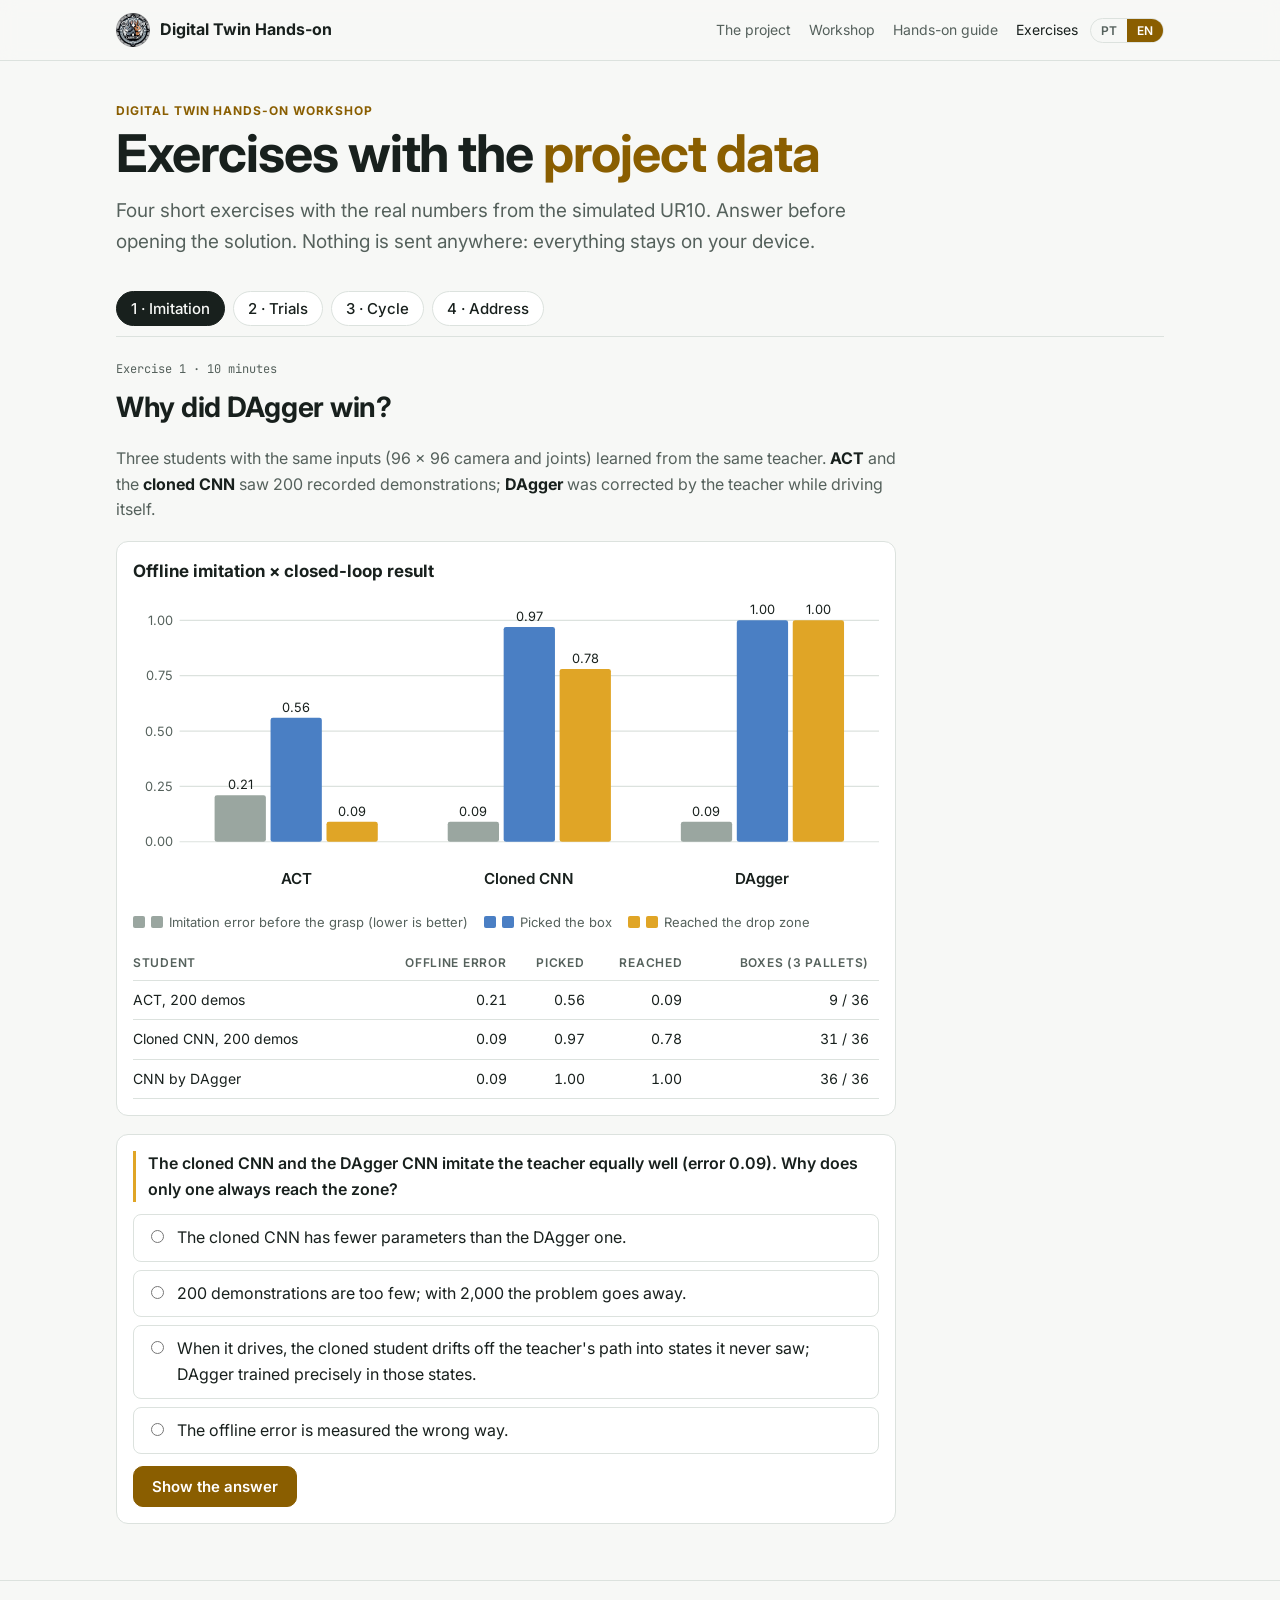
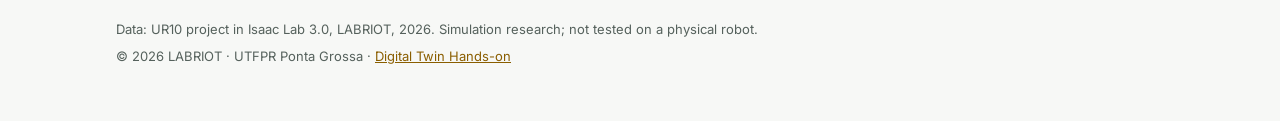
==== exercicios.html @ 808cf40d "Página pública do Digital Twin Hands-on: projeto UR10, guia Mão na massa e exercícios (PT/EN)" ====
<!doctype html>
<html lang="pt">
<head>
<meta charset="utf-8">
<meta name="viewport" content="width=device-width, initial-scale=1">
<title>Exercícios · Digital Twin Hands-on</title>
<meta name="description" content="Four short exercises with the real numbers from the simulated UR10 palletizing cell: imitation learning, how many trials are enough, cycle time and a failure with a fixed address.">
<meta property="og:title" content="Exercises · Digital Twin Hands-on">
<meta property="og:image" content="assets/img/cell_isaac_sim.jpg">
<link rel="icon" href="assets/img/labriot-logo-64.png" type="image/png">
<link rel="preconnect" href="https://fonts.googleapis.com">
<link href="https://fonts.googleapis.com/css2?family=Inter:wght@400;500;600;700&family=JetBrains+Mono:wght@400;500&display=swap" rel="stylesheet">
<link rel="stylesheet" href="assets/site.css">
<script src="assets/site.js"></script>
<style>
.page{padding:40px 0 0}
.tabs{display:flex;gap:8px;flex-wrap:wrap;position:sticky;top:60px;background:var(--bg);padding:10px 0;z-index:5;border-bottom:1px solid var(--line);margin-bottom:24px}
.tabs button{font:500 15px Inter,sans-serif;color:var(--text);background:var(--surface);border:1px solid var(--line);border-radius:999px;padding:7px 14px;cursor:pointer}
.tabs button[aria-selected="true"]{background:var(--text);color:var(--bg);border-color:var(--text)}
.ex{display:grid;gap:18px;max-width:780px;padding-bottom:56px}
.cab{display:grid;gap:8px}
.cab p{margin:0;color:var(--muted)}
.cab p b{color:var(--text)}
.tempo{font:12px "JetBrains Mono",Consolas,monospace;color:var(--muted)}
.cartao{background:var(--surface);border:1px solid var(--line);border-radius:12px;padding:16px;display:grid;gap:12px;min-width:0}
.cartao h3{margin:0;font-size:17px}
.cartao p{margin:0}
.pergunta{border-left:3px solid var(--accent);padding-left:12px;font-weight:600}
.opcoes{display:grid;gap:8px}
.opcao{display:flex;gap:10px;align-items:flex-start;padding:10px 12px;border:1px solid var(--line);border-radius:8px;cursor:pointer;background:var(--surface)}
.opcao input{margin-top:5px;accent-color:var(--amber-fill)}
.opcao.certa{border-color:var(--green);box-shadow:inset 3px 0 0 var(--green)}
.opcao.errada{border-color:var(--red);box-shadow:inset 3px 0 0 var(--red)}
.btn.rev{justify-self:start}
.resposta{background:var(--amber-soft);border-radius:8px;padding:14px;display:grid;gap:8px}
.grafico{overflow-x:auto}
.grafico svg{display:block;width:100%;height:auto;min-width:320px}
.legenda{display:flex;flex-wrap:wrap;gap:6px 16px;font-size:13px;color:var(--muted)}
.legenda span::before{content:"";display:inline-block;width:12px;height:12px;border-radius:2px;margin-right:6px;vertical-align:-1px;background:var(--c)}
.tabela{overflow-x:auto}
table{border-collapse:collapse;width:100%;font-size:14px;font-variant-numeric:tabular-nums}
th,td{text-align:left;padding:8px 10px 8px 0;border-bottom:1px solid var(--line)}
th{font-size:12px;text-transform:uppercase;letter-spacing:.06em;color:var(--muted);font-weight:600}
td.n,th.n{text-align:right}
.calc{display:grid;grid-template-columns:repeat(auto-fit,minmax(150px,1fr));gap:12px}
.calc label{display:grid;gap:4px;font-size:13px;color:var(--muted)}
.calc input{font:500 17px "JetBrains Mono",Consolas,monospace;padding:8px 10px;border:1px solid var(--line);border-radius:8px;background:var(--bg);color:var(--text);width:100%}
.saida{font-size:40px;font-weight:700;color:var(--blue);line-height:1;font-variant-numeric:tabular-nums}
.fases{display:grid;gap:8px}
.fase{display:grid;grid-template-columns:1fr auto;gap:8px 12px;align-items:center;padding:10px 12px;border:1px solid var(--line);border-radius:8px;background:var(--surface)}
.fase .nome{font-weight:500}
.fase .seg{font:13px "JetBrains Mono",Consolas,monospace;color:var(--muted)}
.alterna{display:flex;gap:4px;grid-column:1/-1}
.alterna button{flex:1;font:500 14px Inter,sans-serif;padding:6px 8px;border:1px solid var(--line);background:transparent;color:var(--text);border-radius:6px;cursor:pointer}
.alterna button[aria-pressed="true"].pol{background:var(--blue-soft);border-color:var(--blue);color:var(--blue)}
.alterna button[aria-pressed="true"].rot{background:var(--amber-soft);border-color:var(--brand);color:var(--brand-deep)}
.soma{display:flex;gap:20px;flex-wrap:wrap;font-variant-numeric:tabular-nums}
.soma div{display:grid}
.soma b{font-size:26px}
.palete{display:grid;gap:12px}
.camada{display:grid;gap:6px}
.camada .rot{font-size:13px;color:var(--muted)}
.grade{display:grid;grid-template-columns:repeat(4,1fr);gap:6px}
.slot{border:1px solid var(--line);border-radius:6px;padding:8px 4px;text-align:center;font-variant-numeric:tabular-nums;background:var(--surface);display:grid;gap:2px}
.slot .k{font:12px "JetBrains Mono",Consolas,monospace;color:var(--muted)}
.slot .v{font-size:22px;font-weight:700}
.slot.quente{background:var(--amber-soft);border-color:var(--brand)}
.slot.quente .v{color:var(--brand-deep)}
</style>
</head>
<body>
<header class="top">
  <div class="wrap">
    <a class="brand" href="./"><img src="assets/img/labriot-logo-64.png" alt="">Digital Twin Hands-on</a>
    <nav class="links">
      <a href="./#projeto"><span lang="pt">O projeto</span><span lang="en">The project</span></a>
      <a href="./#workshop">Workshop</a>
      <a href="guia.html"><span lang="pt">Mão na massa</span><span lang="en">Hands-on guide</span></a>
      <a href="exercicios.html" aria-current="page"><span lang="pt">Exercícios</span><span lang="en">Exercises</span></a>
    </nav>
    <div class="lang" role="group" aria-label="Idioma / Language">
      <button type="button" data-set-lang="pt" aria-pressed="true">PT</button>
      <button type="button" data-set-lang="en" aria-pressed="false">EN</button>
    </div>
  </div>
</header>

<main><div class="wrap">
<div class="page">
  <p class="eyebrow"><span lang="pt">Workshop Digital Twin Hands-on</span><span lang="en">Digital Twin Hands-on workshop</span></p>
  <h1><span lang="pt">Exercícios com os <span class="hl">dados do projeto</span></span><span lang="en">Exercises with the <span class="hl">project data</span></span></h1>
  <p class="lede" lang="pt">Quatro exercícios curtos, com os números reais do UR10 simulado. Responda antes de abrir a resposta. Nada é enviado: tudo fica no seu aparelho.</p>
  <p class="lede" lang="en">Four short exercises with the real numbers from the simulated UR10. Answer before opening the solution. Nothing is sent anywhere: everything stays on your device.</p>
</div>

<div class="tabs" role="tablist" aria-label="Exercícios / Exercises">
  <button role="tab" id="tab-1" aria-controls="ex-1" aria-selected="true">1 · <span lang="pt">Imitação</span><span lang="en">Imitation</span></button>
  <button role="tab" id="tab-2" aria-controls="ex-2" aria-selected="false">2 · <span lang="pt">Ensaios</span><span lang="en">Trials</span></button>
  <button role="tab" id="tab-3" aria-controls="ex-3" aria-selected="false">3 · <span lang="pt">Ciclo</span><span lang="en">Cycle</span></button>
  <button role="tab" id="tab-4" aria-controls="ex-4" aria-selected="false">4 · <span lang="pt">Endereço</span><span lang="en">Address</span></button>
</div>

<!-- Exercício 1 -->
<div class="ex" id="ex-1" role="tabpanel" aria-labelledby="tab-1">
  <div class="cab">
    <span class="tempo"><span lang="pt">Exercício 1 · 10 minutos</span><span lang="en">Exercise 1 · 10 minutes</span></span>
    <h2><span lang="pt">Por que o DAgger ganhou?</span><span lang="en">Why did DAgger win?</span></h2>
    <p lang="pt">Três alunos com as mesmas entradas (câmera 96 × 96 e juntas) aprenderam com o mesmo professor. O <b>ACT</b> e a <b>CNN clonada</b> viram 200 demonstrações gravadas; o <b>DAgger</b> foi corrigido pelo professor enquanto ele mesmo dirigia.</p>
    <p lang="en">Three students with the same inputs (96 × 96 camera and joints) learned from the same teacher. <b>ACT</b> and the <b>cloned CNN</b> saw 200 recorded demonstrations; <b>DAgger</b> was corrected by the teacher while driving itself.</p>
  </div>
  <div class="cartao">
    <h3><span lang="pt">Imitação offline × resultado em malha fechada</span><span lang="en">Offline imitation × closed-loop result</span></h3>
    <div class="grafico" id="graf1"></div>
    <div class="legenda"><span style="--c: var(--gray-fill)"><span lang="pt">Erro de imitação antes da pega (menor é melhor)</span><span lang="en">Imitation error before the grasp (lower is better)</span></span><span style="--c: var(--blue-fill)"><span lang="pt">Pegou a caixa</span><span lang="en">Picked the box</span></span><span style="--c: var(--amber-fill)"><span lang="pt">Chegou à zona de entrega</span><span lang="en">Reached the drop zone</span></span></div>
    <div class="tabela"><table>
      <tr><th><span lang="pt">Aluno</span><span lang="en">Student</span></th><th class="n"><span lang="pt">Erro offline</span><span lang="en">Offline error</span></th><th class="n"><span lang="pt">Pegou</span><span lang="en">Picked</span></th><th class="n"><span lang="pt">Chegou</span><span lang="en">Reached</span></th><th class="n"><span lang="pt">Caixas (3 paletes)</span><span lang="en">Boxes (3 pallets)</span></th></tr>
      <tr><td><span lang="pt">ACT, 200 demos</span><span lang="en">ACT, 200 demos</span></td><td class="n" data-num="0.21"></td><td class="n" data-num="0.56"></td><td class="n" data-num="0.09"></td><td class="n">9 / 36</td></tr>
      <tr><td><span lang="pt">CNN clonada, 200 demos</span><span lang="en">Cloned CNN, 200 demos</span></td><td class="n" data-num="0.09"></td><td class="n" data-num="0.97"></td><td class="n" data-num="0.78"></td><td class="n">31 / 36</td></tr>
      <tr><td><span lang="pt">CNN por DAgger</span><span lang="en">CNN by DAgger</span></td><td class="n" data-num="0.09"></td><td class="n" data-num="1.00"></td><td class="n" data-num="1.00"></td><td class="n">36 / 36</td></tr>
    </table></div>
  </div>
  <div class="cartao">
    <p class="pergunta" lang="pt">A CNN clonada e a CNN por DAgger imitam o professor igualmente bem (erro 0,09). Por que só uma chega à zona sempre?</p>
    <p class="pergunta" lang="en">The cloned CNN and the DAgger CNN imitate the teacher equally well (error 0.09). Why does only one always reach the zone?</p>
    <div class="opcoes" data-certa="c">
      <label class="opcao"><input type="radio" name="q1" value="a"><span><span lang="pt">A CNN clonada tem menos parâmetros que a do DAgger.</span><span lang="en">The cloned CNN has fewer parameters than the DAgger one.</span></span></label>
      <label class="opcao"><input type="radio" name="q1" value="b"><span><span lang="pt">200 demonstrações são poucas; com 2.000 o problema some.</span><span lang="en">200 demonstrations are too few; with 2,000 the problem goes away.</span></span></label>
      <label class="opcao"><input type="radio" name="q1" value="c"><span><span lang="pt">Quando dirige, o aluno clonado sai do caminho do professor e entra em estados que nunca viu; o DAgger treinou justamente nesses estados.</span><span lang="en">When it drives, the cloned student drifts off the teacher's path into states it never saw; DAgger trained precisely in those states.</span></span></label>
      <label class="opcao"><input type="radio" name="q1" value="d"><span><span lang="pt">O erro offline é medido de forma errada.</span><span lang="en">The offline error is measured the wrong way.</span></span></label>
    </div>
    <button class="btn primary rev" data-revela="r1"><span lang="pt">Ver a resposta</span><span lang="en">Show the answer</span></button>
    <div class="resposta" id="r1" hidden>
      <p lang="pt"><b>Erro que se acumula.</b> As duas redes são iguais e imitam igualmente bem nos estados das demonstrações. Mas em malha fechada pequenos desvios levam o aluno clonado a situações fora das demos, onde ele não sabe voltar. O DAgger coleta exatamente esses estados e pede ao professor a ação certa ali.</p>
      <p lang="en"><b>Compounding error.</b> Both networks are identical and imitate equally well in the demonstration states. But in closed loop, small deviations take the cloned student into situations outside the demos, where it does not know how to recover. DAgger collects exactly those states and asks the teacher for the right action there.</p>
      <p lang="pt">Com mais demonstrações a CNN clonada melhora até 100 demos (chegou 0,20 → 0,78) e depois para de melhorar. O ACT, com a mesma informação, quase não pega a caixa: a arquitetura pesou mais que o algoritmo.</p>
      <p lang="en">With more demonstrations, the cloned CNN improves up to 100 demos (reached 0.20 → 0.78) and then stops improving. ACT, with the same information, barely picks the box: the architecture mattered more than the algorithm.</p>
    </div>
  </div>
</div>

<!-- Exercício 2 -->
<div class="ex" id="ex-2" role="tabpanel" aria-labelledby="tab-2" hidden>
  <div class="cab">
    <span class="tempo"><span lang="pt">Exercício 2 · 10 minutos</span><span lang="en">Exercise 2 · 10 minutes</span></span>
    <h2><span lang="pt">Quantos ensaios bastam?</span><span lang="en">How many trials are enough?</span></h2>
    <p lang="pt">Uma fábrica pede 99,5 % de sucesso. A demo montou 36 de 36 caixas. Isso prova a meta?</p>
    <p lang="en">A factory asks for 99.5% success. The demo placed 36 out of 36 boxes. Does that prove the target?</p>
  </div>
  <div class="cartao">
    <p class="pergunta" lang="pt">Antes de calcular: quantos ensaios <b>sem nenhuma falha</b> você acha que são necessários para afirmar 99,5 % com 95 % de confiança?</p>
    <p class="pergunta" lang="en">Before calculating: how many trials <b>with no failure at all</b> do you think are needed to claim 99.5% with 95% confidence?</p>
    <div class="opcoes" data-certa="d">
      <label class="opcao"><input type="radio" name="q2" value="a"><span><span lang="pt">36 — a demo já basta</span><span lang="en">36 — the demo is enough</span></span></label>
      <label class="opcao"><input type="radio" name="q2" value="b"><span><span lang="pt">Cerca de 100</span><span lang="en">About 100</span></span></label>
      <label class="opcao"><input type="radio" name="q2" value="c"><span><span lang="pt">Cerca de 200</span><span lang="en">About 200</span></span></label>
      <label class="opcao"><input type="radio" name="q2" value="d"><span><span lang="pt">Cerca de 600</span><span lang="en">About 600</span></span></label>
    </div>
    <button class="btn primary rev" data-revela="r2"><span lang="pt">Ver a resposta</span><span lang="en">Show the answer</span></button>
    <div class="resposta" id="r2" hidden>
      <p lang="pt"><b>598 ensaios.</b> Com zero falhas em n ensaios, o limite inferior de 95 % de confiança é 0,05<sup>1/n</sup>. Com 36 caixas, isso dá cerca de 92 %. Na simulação, 640 episódios por política levam minutos — é o que torna a meta verificável.</p>
      <p lang="en"><b>598 trials.</b> With zero failures in n trials, the 95% lower confidence bound is 0.05<sup>1/n</sup>. With 36 boxes, that is about 92%. In simulation, 640 episodes per policy take minutes — that is what makes the target verifiable.</p>
    </div>
  </div>
  <div class="cartao">
    <h3><span lang="pt">Calculadora</span><span lang="en">Calculator</span></h3>
    <div class="calc">
      <label for="c-n"><span><span lang="pt">Ensaios (n)</span><span lang="en">Trials (n)</span></span><input id="c-n" type="number" min="1" max="100000" value="36" inputmode="numeric"></label>
      <label for="c-k"><span><span lang="pt">Falhas (k)</span><span lang="en">Failures (k)</span></span><input id="c-k" type="number" min="0" max="100000" value="0" inputmode="numeric"></label>
      <label for="c-conf"><span><span lang="pt">Confiança (%)</span><span lang="en">Confidence (%)</span></span><input id="c-conf" type="number" min="50" max="99.9" step="0.5" value="95" inputmode="decimal"></label>
    </div>
    <div><div class="saida" id="c-saida">—</div><small style="color:var(--muted)"><span lang="pt">limite inferior da taxa de sucesso (Clopper-Pearson, unilateral)</span><span lang="en">lower bound of the success rate (one-sided Clopper-Pearson)</span></small></div>
    <div class="calc">
      <label for="c-meta"><span><span lang="pt">Meta de sucesso (%)</span><span lang="en">Success target (%)</span></span><input id="c-meta" type="number" min="50" max="99.99" step="0.1" value="99.5" inputmode="decimal"></label>
    </div>
    <div><div class="saida" id="c-nmeta">—</div><small style="color:var(--muted)"><span lang="pt">ensaios sem falha necessários para afirmar a meta com a confiança acima</span><span lang="en">failure-free trials needed to claim the target at the confidence above</span></small></div>
  </div>
</div>

<!-- Exercício 3 -->
<div class="ex" id="ex-3" role="tabpanel" aria-labelledby="tab-3" hidden>
  <div class="cab">
    <span class="tempo"><span lang="pt">Exercício 3 · 10 minutos</span><span lang="en">Exercise 3 · 10 minutes</span></span>
    <h2><span lang="pt">Onde vai o tempo de cada caixa?</span><span lang="en">Where does each box's time go?</span></h2>
    <p lang="pt">No modo bancada (limites reais de velocidade, ventosa realista), cada caixa levava 9,2 s. Abaixo, a média por fase em 36 ciclos. Marque o que depende <b>da política treinada</b> e o que depende <b>do roteiro em volta dela</b> — programa, esteira, IK.</p>
    <p lang="en">In bench mode (real speed limits, realistic suction cup), each box took 9.2 s. Below, the average per phase over 36 cycles. Mark what depends on <b>the trained policy</b> and what depends on <b>the script around it</b> — program, conveyor, IK.</p>
  </div>
  <div class="cartao">
    <div class="fases" id="fases"></div>
    <div class="soma" aria-live="polite">
      <div><span style="color:var(--blue)"><span lang="pt">Política</span><span lang="en">Policy</span></span><b id="s-pol"></b></div>
      <div><span style="color:var(--brand)"><span lang="pt">Roteiro</span><span lang="en">Script</span></span><b id="s-rot"></b></div>
      <div><span style="color:var(--muted)"><span lang="pt">Sem marcar</span><span lang="en">Unmarked</span></span><b id="s-nada"></b></div>
    </div>
    <p class="pergunta" lang="pt">Quais são os dois maiores desperdícios? Dá para cortá-los sem retreinar?</p>
    <p class="pergunta" lang="en">What are the two biggest wastes? Can you cut them without retraining?</p>
    <button class="btn primary rev" data-revela="r3"><span lang="pt">Ver a resposta</span><span lang="en">Show the answer</span></button>
    <div class="resposta" id="r3" hidden>
      <p lang="pt"><b>O retorno (2,4 s) e a espera da caixa (1,5 s) eram do roteiro.</b> O retorno eram dois movimentos fixos de 1,2 s, qualquer que fosse a distância; a caixa seguinte só entrava na esteira depois que o braço voltava. Nenhum dos dois precisava de treino.</p>
      <p lang="en"><b>The return (2.4 s) and the wait for the box (1.5 s) belonged to the script.</b> The return was two fixed 1.2 s moves, whatever the distance; the next box only entered the conveyor after the arm came back. Neither needed training.</p>
      <p lang="pt">Política: transporte e aproximação. Roteiro: retorno, espera da caixa, pega programada, entrega fina pela IK e soltura.</p>
      <p lang="en">Policy: transport and approach. Script: return, wait for the box, scripted grasp, final placement by IK, and release.</p>
      <div class="grafico" id="graf3"></div>
      <div class="legenda" id="leg3"></div>
      <p lang="pt">Depois de medir: retorno direto pelo limitador, esteira contínua, entrega fina com ponto de passagem — e só então retreino. De 9,2 para 6,6 s por ciclo nesta medição; com o aluno final, 6,25 s por caixa.</p>
      <p lang="en">After measuring: direct return through the limiter, continuous conveyor, final placement with a waypoint — and only then retraining. From 9.2 to 6.6 s per cycle in this measurement; with the final student, 6.25 s per box.</p>
    </div>
  </div>
</div>

<!-- Exercício 4 -->
<div class="ex" id="ex-4" role="tabpanel" aria-labelledby="tab-4" hidden>
  <div class="cab">
    <span class="tempo"><span lang="pt">Exercício 4 · 5 minutos</span><span lang="en">Exercise 4 · 5 minutes</span></span>
    <h2><span lang="pt">A falha tem endereço</span><span lang="en">The failure has an address</span></h2>
    <p lang="pt">Em parte dos ciclos, o aluno com câmera parava a uns 25 cm da posição e a IK precisava terminar a entrega (o “plano B”). Abaixo, em quantos de 9 paletes isso aconteceu em cada posição do palete.</p>
    <p lang="en">In some cycles, the camera student stopped about 25 cm from the slot and IK had to finish the placement (the “plan B”). Below, in how many of 9 pallets that happened at each pallet slot.</p>
  </div>
  <div class="cartao">
    <div class="palete" id="palete"></div>
    <p style="font-size:14px;color:var(--muted)" lang="pt">Na hora da parada, a caixa estava na altura certa, exatamente 25 cm ao lado do destino — a distância de uma posição.</p>
    <p style="font-size:14px;color:var(--muted)" lang="en">When it stopped, the box was at the right height, exactly 25 cm beside the target — the distance of one slot.</p>
  </div>
  <div class="cartao">
    <p class="pergunta" lang="pt">Qual hipótese você testaria primeiro?</p>
    <p class="pergunta" lang="en">Which hypothesis would you test first?</p>
    <div class="opcoes" data-certa="c">
      <label class="opcao"><input type="radio" name="q4" value="a"><span><span lang="pt">A recompensa do professor não favorece chegar perto da posição.</span><span lang="en">The teacher's reward does not favor getting close to the slot.</span></span></label>
      <label class="opcao"><input type="radio" name="q4" value="b"><span><span lang="pt">O braço não alcança essas posições (limite de juntas).</span><span lang="en">The arm cannot reach those slots (joint limits).</span></span></label>
      <label class="opcao"><input type="radio" name="q4" value="c"><span><span lang="pt">O aluno vê algo diferente nessas posições do que via no treino.</span><span lang="en">The student sees something different at those slots than it saw in training.</span></span></label>
      <label class="opcao"><input type="radio" name="q4" value="d"><span><span lang="pt">É acaso: com mais paletes, se espalha pelas outras posições.</span><span lang="en">It is chance: with more pallets, it spreads to the other slots.</span></span></label>
    </div>
    <button class="btn primary rev" data-revela="r4"><span lang="pt">Ver a resposta</span><span lang="en">Show the answer</span></button>
    <div class="resposta" id="r4" hidden>
      <p lang="pt"><b>Era a percepção.</b> No treino com câmera, as camadas de baixo eram um bloco liso; na demo, caixas de verdade com frestas. Nas camadas de cima, as frestas levavam o aluno à posição vazia ao lado. A IK alcança as posições, e 9 de 9 em três posições não é acaso.</p>
      <p lang="en"><b>It was perception.</b> In camera training, the lower layers were a smooth block; in the demo, real boxes with gaps. On the upper layers, the gaps led the student to the empty slot next door. IK reaches the slots, and 9 out of 9 at three slots is not chance.</p>
      <p lang="pt">Dois testes confirmaram: desenhar a pilha como bloco na demo fez o erro sumir; mostrar caixas no treino fez o aluno antigo errar a zona em 11 % dos episódios. Corrigido treinando o aluno vendo os dois (20 min): plano B de 28 em 108 ciclos para zero.</p>
      <p lang="en">Two tests confirmed it: drawing the stack as a block in the demo made the error disappear; showing boxes in training made the old student miss the zone in 11% of episodes. Fixed by training the student on both (20 min): plan B went from 28 in 108 cycles to zero.</p>
      <p lang="pt">A primeira aposta, inclusive a nossa, foi a recompensa. Lição: quando a falha tem endereço fixo, investigue o endereço.</p>
      <p lang="en">The first guess, ours included, was the reward. Lesson: when a failure has a fixed address, investigate the address.</p>
    </div>
  </div>
</div>
</div></main>

<footer><div class="wrap">
  <p lang="pt">Dados: projeto UR10 no Isaac Lab 3.0, LABRIOT, 2026. Simulação de pesquisa; não testado num robô físico.</p>
  <p lang="en">Data: UR10 project in Isaac Lab 3.0, LABRIOT, 2026. Simulation research; not tested on a physical robot.</p>
  <p>© 2026 LABRIOT · UTFPR Ponta Grossa · <a href="./">Digital Twin Hands-on</a></p>
</div></footer>

<script>
(function () {
  var $ = function (s, r) { return (r || document).querySelector(s); };
  var fmt = function (x, d) { d = d === undefined ? 1 : d; var s = x.toFixed(d); return document.documentElement.lang === "en" ? s : s.replace(".", ","); };
  var css = function (v) { return getComputedStyle(document.documentElement).getPropertyValue(v).trim(); };

  // abas (#ex1..#ex4 no link)
  var tabs = Array.prototype.slice.call(document.querySelectorAll('[role="tab"]'));
  function abre(i) {
    tabs.forEach(function (t, j) {
      t.setAttribute("aria-selected", j === i ? "true" : "false");
      document.getElementById(t.getAttribute("aria-controls")).hidden = j !== i;
    });
  }
  tabs.forEach(function (t, i) { t.addEventListener("click", function () { abre(i); try { history.replaceState(null, "", "#ex" + (i + 1)); } catch (e) {} }); });
  var h = (location.hash || "").match(/^#ex([1-4])$/);
  if (h) abre(+h[1] - 1);

  // opções e respostas
  document.querySelectorAll("[data-revela]").forEach(function (b) { b.addEventListener("click", function () {
    $("#" + b.dataset.revela).hidden = false;
    var g = b.parentElement.querySelector(".opcoes");
    if (g) g.querySelectorAll(".opcao").forEach(function (o) {
      var inp = o.querySelector("input"), v = inp.value;
      o.classList.toggle("certa", v === g.dataset.certa);
      o.classList.toggle("errada", inp.checked && v !== g.dataset.certa);
    });
    b.hidden = true;
    if (b.dataset.revela === "r3") desenha3();
  }); });

  function numeros() { document.querySelectorAll("[data-num]").forEach(function (td) { td.textContent = fmt(+td.dataset.num, 2); }); }

  // gráfico 1
  function desenha1() {
    var dados = [
      { n: "ACT", e: 0.21, p: 0.56, c: 0.09 },
      { n: L("CNN clonada", "Cloned CNN"), e: 0.09, p: 0.97, c: 0.78 },
      { n: "DAgger", e: 0.09, p: 1.0, c: 1.0 }
    ];
    var W = 640, H = 260, x0 = 40, y0 = 20, ph = 190, gw = (W - x0) / 3;
    var s = '<svg viewBox="0 0 ' + W + " " + H + '" role="img" aria-label="' + L("Erro offline, pegou e chegou à zona para ACT, CNN clonada e DAgger", "Offline error, picked and reached the zone for ACT, cloned CNN and DAgger") + '">';
    for (var v = 0; v <= 1.001; v += 0.25) {
      var y = y0 + ph * (1 - v);
      s += '<line x1="' + x0 + '" x2="' + W + '" y1="' + y + '" y2="' + y + '" stroke="' + css("--line") + '" stroke-width="1"/>';
      s += '<text x="' + (x0 - 6) + '" y="' + (y + 4) + '" text-anchor="end" font-size="11" fill="' + css("--muted") + '">' + fmt(v, 2) + "</text>";
    }
    dados.forEach(function (d, i) {
      var gx = x0 + i * gw + gw * 0.15, bw = gw * 0.22;
      [[d.e, "--gray-fill"], [d.p, "--blue-fill"], [d.c, "--amber-fill"]].forEach(function (par, j) {
        var bh = ph * par[0], x = gx + j * (bw + 4), yy = y0 + ph - bh;
        s += '<rect x="' + x + '" y="' + yy + '" width="' + bw + '" height="' + bh + '" fill="' + css(par[1]) + '" rx="2"/>';
        s += '<text x="' + (x + bw / 2) + '" y="' + (yy - 5) + '" text-anchor="middle" font-size="11" fill="' + css("--text") + '">' + fmt(par[0], 2) + "</text>";
      });
      s += '<text x="' + (gx + 1.5 * bw + 4) + '" y="' + (H - 14) + '" text-anchor="middle" font-size="13" font-weight="600" fill="' + css("--text") + '">' + d.n + "</text>";
    });
    $("#graf1").innerHTML = s + "</svg>";
  }

  // calculadora (Clopper-Pearson unilateral, bisseção na CDF binomial)
  function cdfSucessos(n, s, p) {
    var lt = n * Math.log(p), tot = Math.exp(lt);
    for (var x = n; x > s; x--) { lt += Math.log(x / (n - x + 1)) + Math.log((1 - p) / p); tot += Math.exp(lt); }
    return tot;
  }
  function limiteInferior(n, k, conf) {
    var s = n - k, a = 1 - conf;
    if (s <= 0) return 0;
    if (k === 0) return Math.pow(a, 1 / n);
    var lo = 0, hi = 1;
    for (var i = 0; i < 60; i++) { var m = (lo + hi) / 2; if (cdfSucessos(n, s, m) < a) lo = m; else hi = m; }
    return lo;
  }
  function calcula() {
    var n = Math.max(1, Math.min(5000, Math.round(+$("#c-n").value || 1)));
    var k = Math.max(0, Math.min(n, Math.round(+$("#c-k").value || 0)));
    var conf = Math.min(0.999, Math.max(0.5, (+$("#c-conf").value || 95) / 100));
    var meta = Math.min(0.9999, Math.max(0.5, (+$("#c-meta").value || 99.5) / 100));
    $("#c-saida").textContent = fmt(100 * limiteInferior(n, k, conf), 1) + " %";
    $("#c-nmeta").textContent = Math.ceil(Math.log(1 - conf) / Math.log(meta)).toLocaleString(L("pt-BR", "en-US"));
  }
  ["#c-n", "#c-k", "#c-conf", "#c-meta"].forEach(function (s) { $(s).addEventListener("input", calcula); });

  // exercício 3: fases
  var fases = [
    { id: "retorno", pt: "Retorno à espera", en: "Return to wait pose", a: 2.42, d: 1.61 },
    { id: "transporte", pt: "Transporte da caixa", en: "Box transport", a: 2.30, d: 2.02 },
    { id: "esteira", pt: "Esperando a caixa na esteira", en: "Waiting for the box on the conveyor", a: 1.53, d: 0.19 },
    { id: "fino", pt: "Entrega fina (IK)", en: "Final placement (IK)", a: 1.46, d: 1.10 },
    { id: "pega", pt: "Pega programada", en: "Scripted grasp", a: 0.96, d: 1.00 },
    { id: "soltura", pt: "Soltura", en: "Release", a: 0.43, d: 0.43 },
    { id: "aprox", pt: "Aproximação da caixa", en: "Approach to the box", a: 0.11, d: 0.24 }
  ];
  var escolha = {};
  function nome(f) { return L(f.pt, f.en); }
  function montaFases() {
    var lista = $("#fases");
    lista.innerHTML = "";
    fases.forEach(function (f) {
      var el = document.createElement("div");
      el.className = "fase";
      el.innerHTML = '<span class="nome">' + nome(f) + '</span><span class="seg">' + fmt(f.a, 2) + ' s</span>' +
        '<div class="alterna" role="group" aria-label="' + nome(f) + '">' +
        '<button type="button" class="pol" aria-pressed="' + (escolha[f.id] === "pol") + '">' + L("Política", "Policy") + '</button>' +
        '<button type="button" class="rot" aria-pressed="' + (escolha[f.id] === "rot") + '">' + L("Roteiro", "Script") + '</button></div>';
      el.querySelectorAll("button").forEach(function (b) { b.addEventListener("click", function () {
        var v = b.classList.contains("pol") ? "pol" : "rot";
        escolha[f.id] = escolha[f.id] === v ? undefined : v;
        el.querySelectorAll("button").forEach(function (x) { x.setAttribute("aria-pressed", x.classList.contains(escolha[f.id] || "-") ? "true" : "false"); });
        soma();
      }); });
      lista.appendChild(el);
    });
  }
  function soma() {
    var p = 0, r = 0, n = 0;
    fases.forEach(function (f) { if (escolha[f.id] === "pol") p += f.a; else if (escolha[f.id] === "rot") r += f.a; else n += f.a; });
    $("#s-pol").textContent = fmt(p) + " s"; $("#s-rot").textContent = fmt(r) + " s"; $("#s-nada").textContent = fmt(n) + " s";
  }
  var cores3 = ["--amber-fill", "--blue-fill", "--gray-fill", "--green", "--red", "--muted", "--blue"];
  function desenha3() {
    var W = 640, H = 150, x0 = 70, esc = (W - x0 - 50) / 9.5;
    var s = '<svg viewBox="0 0 ' + W + " " + H + '" role="img" aria-label="' + L("Ciclo por fase antes (9,2 s) e depois (6,6 s)", "Cycle by phase before (9.2 s) and after (6.6 s)") + '">';
    [[L("Antes", "Before"), "a", 20], [L("Depois", "After"), "d", 82]].forEach(function (lin) {
      var x = x0, tot = 0, k = lin[1], y = lin[2];
      s += '<text x="0" y="' + (y + 30) + '" font-size="14" font-weight="600" fill="' + css("--text") + '">' + lin[0] + "</text>";
      fases.forEach(function (f, i) {
        var w = f[k] * esc; tot += f[k];
        s += '<rect x="' + x + '" y="' + y + '" width="' + Math.max(w - 1.5, 0.5) + '" height="48" fill="' + css(cores3[i]) + '"/>';
        if (w > 34) s += '<text x="' + (x + w / 2) + '" y="' + (y + 29) + '" text-anchor="middle" font-size="12" fill="' + css("--bg") + '" font-weight="600">' + fmt(f[k]) + "</text>";
        x += w;
      });
      s += '<text x="' + (x + 6) + '" y="' + (y + 30) + '" font-size="14" font-weight="600" fill="' + css("--text") + '">' + fmt(tot) + " s</text>";
    });
    $("#graf3").innerHTML = s + "</svg>";
    $("#leg3").innerHTML = fases.map(function (f, i) { return '<span style="--c: var(' + cores3[i] + ')">' + nome(f) + "</span>"; }).join("");
  }

  // exercício 4: palete por camada (de cima para baixo)
  var planoB = [0, 0, 0, 0, 1, 0, 9, 0, 9, 0, 9, 0];
  function montaPalete() {
    var nomes = [L("Camada de cima (posições 8–11)", "Top layer (slots 8–11)"), L("Camada do meio (4–7)", "Middle layer (4–7)"), L("Camada de baixo (0–3)", "Bottom layer (0–3)")];
    var pal = $("#palete");
    pal.innerHTML = "";
    [2, 1, 0].forEach(function (c, i) {
      var d = document.createElement("div");
      d.className = "camada";
      var g = "";
      for (var j = 0; j < 4; j++) {
        var k = c * 4 + j, v = planoB[k];
        g += '<div class="slot' + (v >= 5 ? " quente" : "") + '"><span class="k">' + L("pos.", "slot") + " " + k + '</span><span class="v">' + v + "/9</span></div>";
      }
      d.innerHTML = '<span class="rot">' + nomes[i] + '</span><div class="grade">' + g + "</div>";
      pal.appendChild(d);
    });
  }

  function tudo() { numeros(); desenha1(); calcula(); montaFases(); soma(); montaPalete(); if (!$("#r3").hidden) desenha3(); }
  onLang(tudo);
  tudo();
  if (window.matchMedia) { var mq = matchMedia("(prefers-color-scheme: dark)"); if (mq.addEventListener) mq.addEventListener("change", tudo); }
})();
</script>
</body>
</html>
---- assets/site.css ----
/* Digital Twin Hands-on · LABRIOT — mesmo sistema das páginas do ICU-GuardBot e do IGM, com a cor do workshop (âmbar). */
:root{
  --brand:#8A5E00; --brand-deep:#6B4900; --accent:#E0A526; --on-brand:#FFFFFF;
  --bg:#F7F8F6; --surface:#FFFFFF; --text:#18201D; --muted:#55615C; --line:#DCE2DE;
  --code-bg:#ECEFEC; --blue:#2A5A99; --blue-fill:#4A7FC4; --blue-soft:#DFE8F4; --gray-fill:#9AA6A0;
  --green:#2F7A4A; --red:#B4462E; --amber-fill:#E0A526; --amber-soft:#F6E7C4;
  --warn-bg:#FDEDE8; --warn-line:#E3A08F; --warn-text:#6B2414;
  --radius:14px; --maxw:1080px;
}
@media (prefers-color-scheme: dark){
  :root:not([data-theme="light"]){
    --bg:#111614; --surface:#1A211E; --text:#E6EBE8; --muted:#9AA8A2; --line:#2E3833;
    --brand:#E0A526; --brand-deep:#F0C35A; --accent:#F0C35A; --on-brand:#1B1606;
    --code-bg:#0C110F; --blue:#8FB5EA; --blue-fill:#5E8FD0; --blue-soft:#1F2C3D; --gray-fill:#6C7973;
    --green:#7CC495; --red:#E38B74; --amber-fill:#D89D22; --amber-soft:#3A2F17;
    --warn-bg:#3B211B; --warn-line:#8A4A3A; --warn-text:#F3C3B5; color-scheme:dark;
  }
}
:root[data-theme="dark"]{
  --bg:#111614; --surface:#1A211E; --text:#E6EBE8; --muted:#9AA8A2; --line:#2E3833;
  --brand:#E0A526; --brand-deep:#F0C35A; --accent:#F0C35A; --on-brand:#1B1606;
  --code-bg:#0C110F; --blue:#8FB5EA; --blue-fill:#5E8FD0; --blue-soft:#1F2C3D; --gray-fill:#6C7973;
  --green:#7CC495; --red:#E38B74; --amber-fill:#D89D22; --amber-soft:#3A2F17;
  --warn-bg:#3B211B; --warn-line:#8A4A3A; --warn-text:#F3C3B5; color-scheme:dark;
}
*{box-sizing:border-box}
html{scroll-behavior:smooth;scroll-padding-top:72px}
body{margin:0;background:var(--bg);color:var(--text);font:16px/1.6 Inter,system-ui,-apple-system,"Segoe UI",sans-serif}
img,video{max-width:100%;height:auto;display:block}
a{color:var(--brand)}
code,.mono{font-family:"JetBrains Mono",Consolas,ui-monospace,monospace}
code{font-size:.86em;background:var(--code-bg);padding:1px 5px;border-radius:4px;overflow-wrap:anywhere}
.wrap{max-width:var(--maxw);margin:0 auto;padding:0 16px}
html[lang="en"] [lang="pt"], html[lang="pt"] [lang="en"]{display:none!important}

header.top{position:sticky;top:0;z-index:10;background:color-mix(in srgb,var(--bg) 88%,transparent);backdrop-filter:blur(8px);border-bottom:1px solid var(--line)}
header.top .wrap{display:flex;align-items:center;gap:12px;height:60px}
.brand{display:flex;align-items:center;gap:10px;font-weight:700;text-decoration:none;color:var(--text);white-space:nowrap}
.brand img{width:34px;height:34px}
nav.links{margin-left:auto;display:flex;gap:18px;font-size:14px}
nav.links a{color:var(--muted);text-decoration:none}
nav.links a:hover,nav.links a[aria-current="page"]{color:var(--text)}
.lang{display:flex;border:1px solid var(--line);border-radius:999px;overflow:hidden;flex:none}
.lang button{border:0;background:transparent;color:var(--muted);padding:4px 10px;font:600 12px Inter,sans-serif;cursor:pointer}
.lang button[aria-pressed="true"]{background:var(--brand);color:var(--on-brand)}
@media (max-width:820px){nav.links{display:none}.lang{margin-left:auto}}
.subnav{display:none}
@media (max-width:820px){.subnav{display:flex;gap:8px;flex-wrap:wrap;padding:12px 0 0}
  .subnav a{font-size:14px;padding:5px 12px;border:1px solid var(--line);border-radius:999px;text-decoration:none;color:var(--text);background:var(--surface)}}

.hero{padding:56px 0 32px}
.hero .grid{display:grid;grid-template-columns:1.05fr 1fr;gap:40px;align-items:center}
@media (max-width:860px){.hero .grid{grid-template-columns:1fr}}
.badges{display:flex;flex-wrap:wrap;gap:8px;margin-bottom:18px}
.badge{font-size:12px;font-weight:600;padding:4px 10px;border-radius:999px;border:1px solid var(--line);color:var(--muted);background:var(--surface)}
.badge.hl{border-color:var(--accent);color:var(--brand-deep);background:var(--amber-soft)}
h1{font-size:clamp(34px,5vw,52px);line-height:1.08;margin:0 0 14px;letter-spacing:-.02em;text-wrap:balance}
h1 .hl{color:var(--brand)}
.lede{font-size:19px;color:var(--muted);margin:0 0 24px;max-width:62ch}
.cta{display:flex;flex-wrap:wrap;gap:10px}
.btn{display:inline-block;padding:10px 18px;border-radius:10px;font-weight:600;text-decoration:none;border:1px solid var(--brand);font-size:15px;cursor:pointer;font-family:inherit}
.btn.primary{background:var(--brand);color:var(--on-brand)}
.btn.ghost{color:var(--brand);background:transparent}
.shot{border-radius:var(--radius);overflow:hidden;border:1px solid var(--line);background:var(--surface);margin:0}
.shot figcaption{font-size:13px;color:var(--muted);padding:10px 14px}

section{padding:48px 0;border-top:1px solid var(--line)}
h2{font-size:28px;margin:0 0 8px;letter-spacing:-.01em;text-wrap:balance}
h3{text-wrap:balance}
.sub{color:var(--muted);margin:0 0 28px;max-width:760px}
.eyebrow{font-size:12px;font-weight:700;letter-spacing:.08em;text-transform:uppercase;color:var(--brand);margin:0 0 6px}

.flow{display:grid;grid-template-columns:repeat(4,1fr);gap:14px;counter-reset:s}
@media (max-width:900px){.flow{grid-template-columns:1fr 1fr}}
@media (max-width:520px){.flow{grid-template-columns:1fr}}
.step{background:var(--surface);border:1px solid var(--line);border-radius:var(--radius);padding:18px}
.step::before{counter-increment:s;content:counter(s);display:inline-grid;place-items:center;width:28px;height:28px;border-radius:50%;background:var(--brand);color:var(--on-brand);font-weight:700;font-size:14px;margin-bottom:10px}
.step h3{margin:0 0 6px;font-size:17px}
.step p{margin:0;color:var(--muted);font-size:15px}
.where{display:inline-block;margin-top:10px;font-size:12px;font-weight:600;color:var(--brand-deep);background:color-mix(in srgb,var(--accent) 22%,transparent);padding:2px 8px;border-radius:6px}

.cards{display:grid;grid-template-columns:repeat(3,1fr);gap:14px}
.cards.two{grid-template-columns:repeat(2,1fr)}
@media (max-width:860px){.cards,.cards.two{grid-template-columns:1fr}}
.card{background:var(--surface);border:1px solid var(--line);border-radius:var(--radius);padding:18px;min-width:0}
.card h3{margin:0 0 6px;font-size:17px}
.card p,.card li{color:var(--muted);font-size:15px}
.card p{margin:0 0 10px}
.card ul{margin:0;padding-left:18px}
a.card{text-decoration:none;color:inherit;display:grid;gap:8px;align-content:start;transition:border-color .15s}
a.card:hover{border-color:var(--brand)}
a.card .go{color:var(--brand);font-weight:600;font-size:15px}

.stats{display:grid;grid-template-columns:repeat(4,1fr);gap:14px;margin-top:20px}
@media (max-width:760px){.stats{grid-template-columns:1fr 1fr}}
.stat{background:var(--surface);border:1px solid var(--line);border-radius:var(--radius);padding:16px}
.stat b{display:block;font-size:26px;color:var(--brand);line-height:1.2;font-variant-numeric:tabular-nums}
.stat span{font-size:13px;color:var(--muted)}
.stat b span{font-size:inherit;color:inherit}

.roadmap{list-style:none;margin:0;padding:0;display:grid;gap:10px}
.roadmap li{display:flex;gap:12px;align-items:flex-start;background:var(--surface);border:1px solid var(--line);border-radius:12px;padding:12px 14px}
.dot{flex:none;width:12px;height:12px;border-radius:50%;margin-top:7px}
.done .dot{background:var(--brand)} .doing .dot{background:var(--blue-fill)} .next .dot{background:transparent;border:2px solid var(--muted)}
.roadmap small{display:block;color:var(--muted)}

.tags{display:flex;flex-wrap:wrap;gap:8px}
.tag{font-size:13px;padding:5px 10px;border-radius:8px;background:var(--surface);border:1px solid var(--line)}
.tag.nv{border-color:color-mix(in srgb,var(--accent) 60%,var(--line))}

.notice{background:var(--warn-bg);border:1px solid var(--warn-line);color:var(--warn-text);border-radius:var(--radius);padding:18px}
.notice h3{margin:0 0 6px}
.notice p{margin:0 0 8px}

footer{padding:32px 0 48px;border-top:1px solid var(--line);color:var(--muted);font-size:13px}
footer p{margin:6px 0}
.inception{display:flex;flex-wrap:wrap;align-items:center;gap:24px;background:var(--surface);border:1px solid var(--line);border-radius:var(--radius);padding:20px}
.inception .badge-box{flex:none;padding:12px;background:#fff;border-radius:8px}
.inception .badge-box img{width:150px}
.inception .logo-box img{width:88px;height:88px}
.inception p{margin:0;color:var(--muted);flex:1;min-width:220px}

/* comandos copiáveis */
.cmd{position:relative;background:var(--code-bg);border-radius:8px;padding:10px 74px 10px 12px;font:13px/1.55 "JetBrains Mono",Consolas,ui-monospace,monospace;color:var(--text);overflow-x:auto;white-space:pre}
.copiar{position:absolute;top:6px;right:6px;font:600 12px Inter,sans-serif;background:var(--surface);color:var(--text);border:1px solid var(--line);border-radius:6px;padding:3px 8px;cursor:pointer}
button:focus-visible,input:focus-visible,a:focus-visible{outline:2px solid var(--accent);outline-offset:2px}
[hidden]{display:none!important}
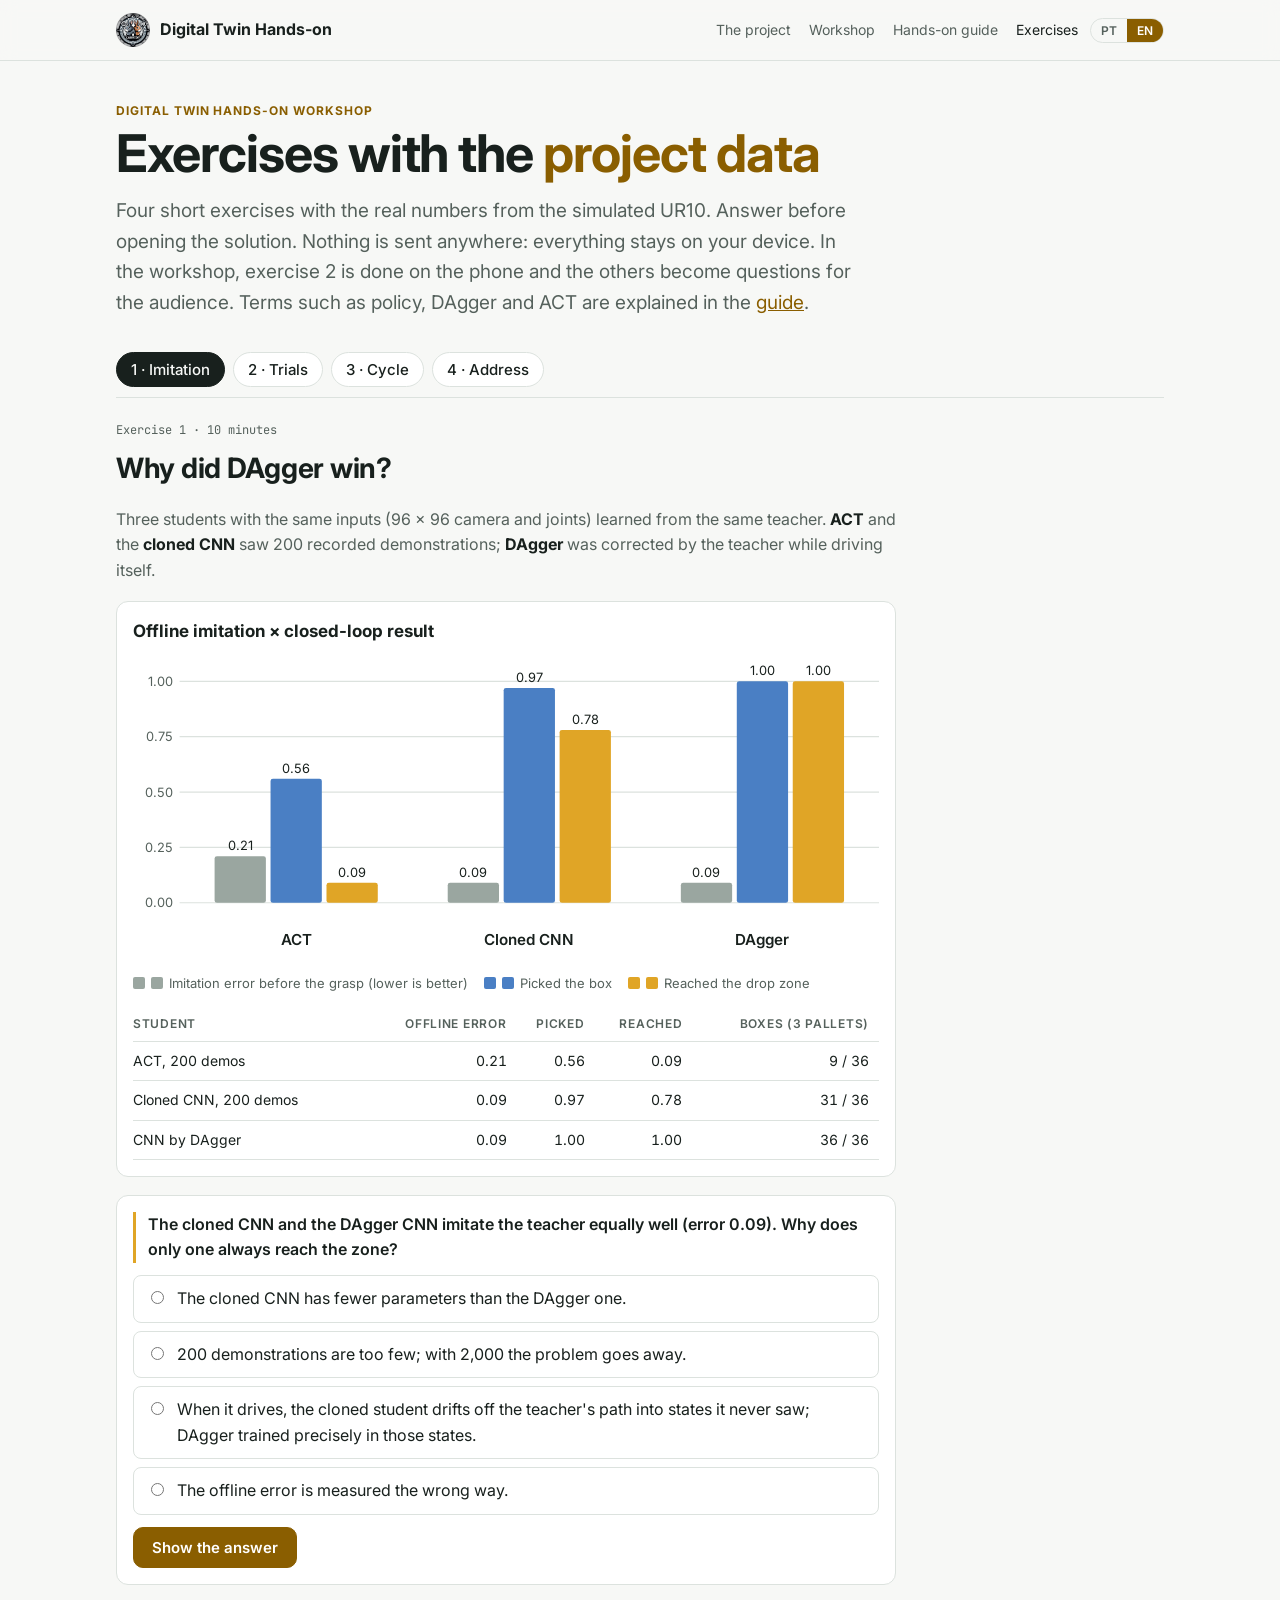
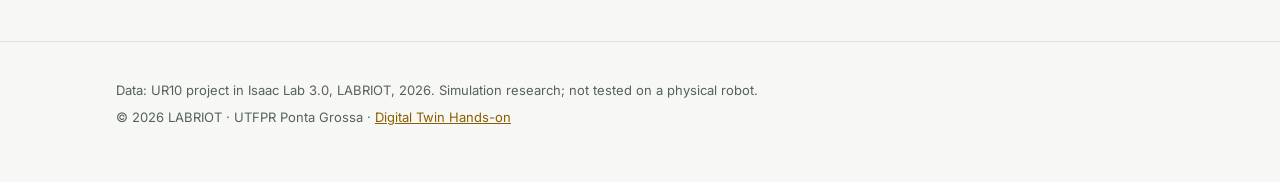
==== commit ae1c80bd: "Exercícios: números do ACT corrigidos, ligação com o glossário do guia e o uso no workshop Co-Author" ====
--- a/exercicios.html
+++ b/exercicios.html
@@ -89,8 +89,8 @@
 <div class="page">
   <p class="eyebrow"><span lang="pt">Workshop Digital Twin Hands-on</span><span lang="en">Digital Twin Hands-on workshop</span></p>
   <h1><span lang="pt">Exercícios com os <span class="hl">dados do projeto</span></span><span lang="en">Exercises with the <span class="hl">project data</span></span></h1>
-  <p class="lede" lang="pt">Quatro exercícios curtos, com os números reais do UR10 simulado. Responda antes de abrir a resposta. Nada é enviado: tudo fica no seu aparelho.</p>
-  <p class="lede" lang="en">Four short exercises with the real numbers from the simulated UR10. Answer before opening the solution. Nothing is sent anywhere: everything stays on your device.</p>
+  <p class="lede" lang="pt">Quatro exercícios curtos, com os números reais do UR10 simulado. Responda antes de abrir a resposta. Nada é enviado: tudo fica no seu aparelho. No workshop, o exercício 2 é feito no celular e os outros viram perguntas à plateia. Termos como política, DAgger e ACT estão explicados no <a href="guia.html#termos">guia</a>.</p>
+  <p class="lede" lang="en">Four short exercises with the real numbers from the simulated UR10. Answer before opening the solution. Nothing is sent anywhere: everything stays on your device. In the workshop, exercise 2 is done on the phone and the others become questions for the audience. Terms such as policy, DAgger and ACT are explained in the <a href="guia.html#termos">guide</a>.</p>
 </div>
 
 <div class="tabs" role="tablist" aria-label="Exercícios / Exercises">
@@ -132,8 +132,8 @@
     <div class="resposta" id="r1" hidden>
       <p lang="pt"><b>Erro que se acumula.</b> As duas redes são iguais e imitam igualmente bem nos estados das demonstrações. Mas em malha fechada pequenos desvios levam o aluno clonado a situações fora das demos, onde ele não sabe voltar. O DAgger coleta exatamente esses estados e pede ao professor a ação certa ali.</p>
       <p lang="en"><b>Compounding error.</b> Both networks are identical and imitate equally well in the demonstration states. But in closed loop, small deviations take the cloned student into situations outside the demos, where it does not know how to recover. DAgger collects exactly those states and asks the teacher for the right action there.</p>
-      <p lang="pt">Com mais demonstrações a CNN clonada melhora até 100 demos (chegou 0,20 → 0,78) e depois para de melhorar. O ACT, com a mesma informação, quase não pega a caixa: a arquitetura pesou mais que o algoritmo.</p>
-      <p lang="en">With more demonstrations, the cloned CNN improves up to 100 demos (reached 0.20 → 0.78) and then stops improving. ACT, with the same information, barely picks the box: the architecture mattered more than the algorithm.</p>
+      <p lang="pt">Com mais demonstrações a CNN clonada melhora até 100 demos (chegou 0,20 → 0,78) e depois para de melhorar. O ACT, com a mesma informação, pega a caixa em pouco mais da metade das vezes (56 %) e só chega à zona em 9 %: a arquitetura pesou mais que o algoritmo.</p>
+      <p lang="en">With more demonstrations, the cloned CNN improves up to 100 demos (reached 0.20 → 0.78) and then stops improving. ACT, with the same information, picks the box only a little over half the time (56%) and reaches the zone in just 9%: the architecture mattered more than the algorithm.</p>
     </div>
   </div>
 </div>
@@ -233,8 +233,8 @@
     <div class="resposta" id="r4" hidden>
       <p lang="pt"><b>Era a percepção.</b> No treino com câmera, as camadas de baixo eram um bloco liso; na demo, caixas de verdade com frestas. Nas camadas de cima, as frestas levavam o aluno à posição vazia ao lado. A IK alcança as posições, e 9 de 9 em três posições não é acaso.</p>
       <p lang="en"><b>It was perception.</b> In camera training, the lower layers were a smooth block; in the demo, real boxes with gaps. On the upper layers, the gaps led the student to the empty slot next door. IK reaches the slots, and 9 out of 9 at three slots is not chance.</p>
-      <p lang="pt">Dois testes confirmaram: desenhar a pilha como bloco na demo fez o erro sumir; mostrar caixas no treino fez o aluno antigo errar a zona em 11 % dos episódios. Corrigido treinando o aluno vendo os dois (20 min): plano B de 28 em 108 ciclos para zero.</p>
-      <p lang="en">Two tests confirmed it: drawing the stack as a block in the demo made the error disappear; showing boxes in training made the old student miss the zone in 11% of episodes. Fixed by training the student on both (20 min): plan B went from 28 in 108 cycles to zero.</p>
+      <p lang="pt">Dois testes confirmaram: desenhar a pilha como bloco na demo fez o erro sumir; mostrar caixas no treino fez o aluno antigo errar a zona em 11 % dos episódios. Corrigido treinando o aluno vendo as duas versões da pilha, metade do tempo cada (20 min): plano B de 28 em 108 ciclos para zero.</p>
+      <p lang="en">Two tests confirmed it: drawing the stack as a block in the demo made the error disappear; showing boxes in training made the old student miss the zone in 11% of episodes. Fixed by training the student on both versions of the stack, half the time each (20 min): plan B went from 28 in 108 cycles to zero.</p>
       <p lang="pt">A primeira aposta, inclusive a nossa, foi a recompensa. Lição: quando a falha tem endereço fixo, investigue o endereço.</p>
       <p lang="en">The first guess, ours included, was the reward. Lesson: when a failure has a fixed address, investigate the address.</p>
     </div>
